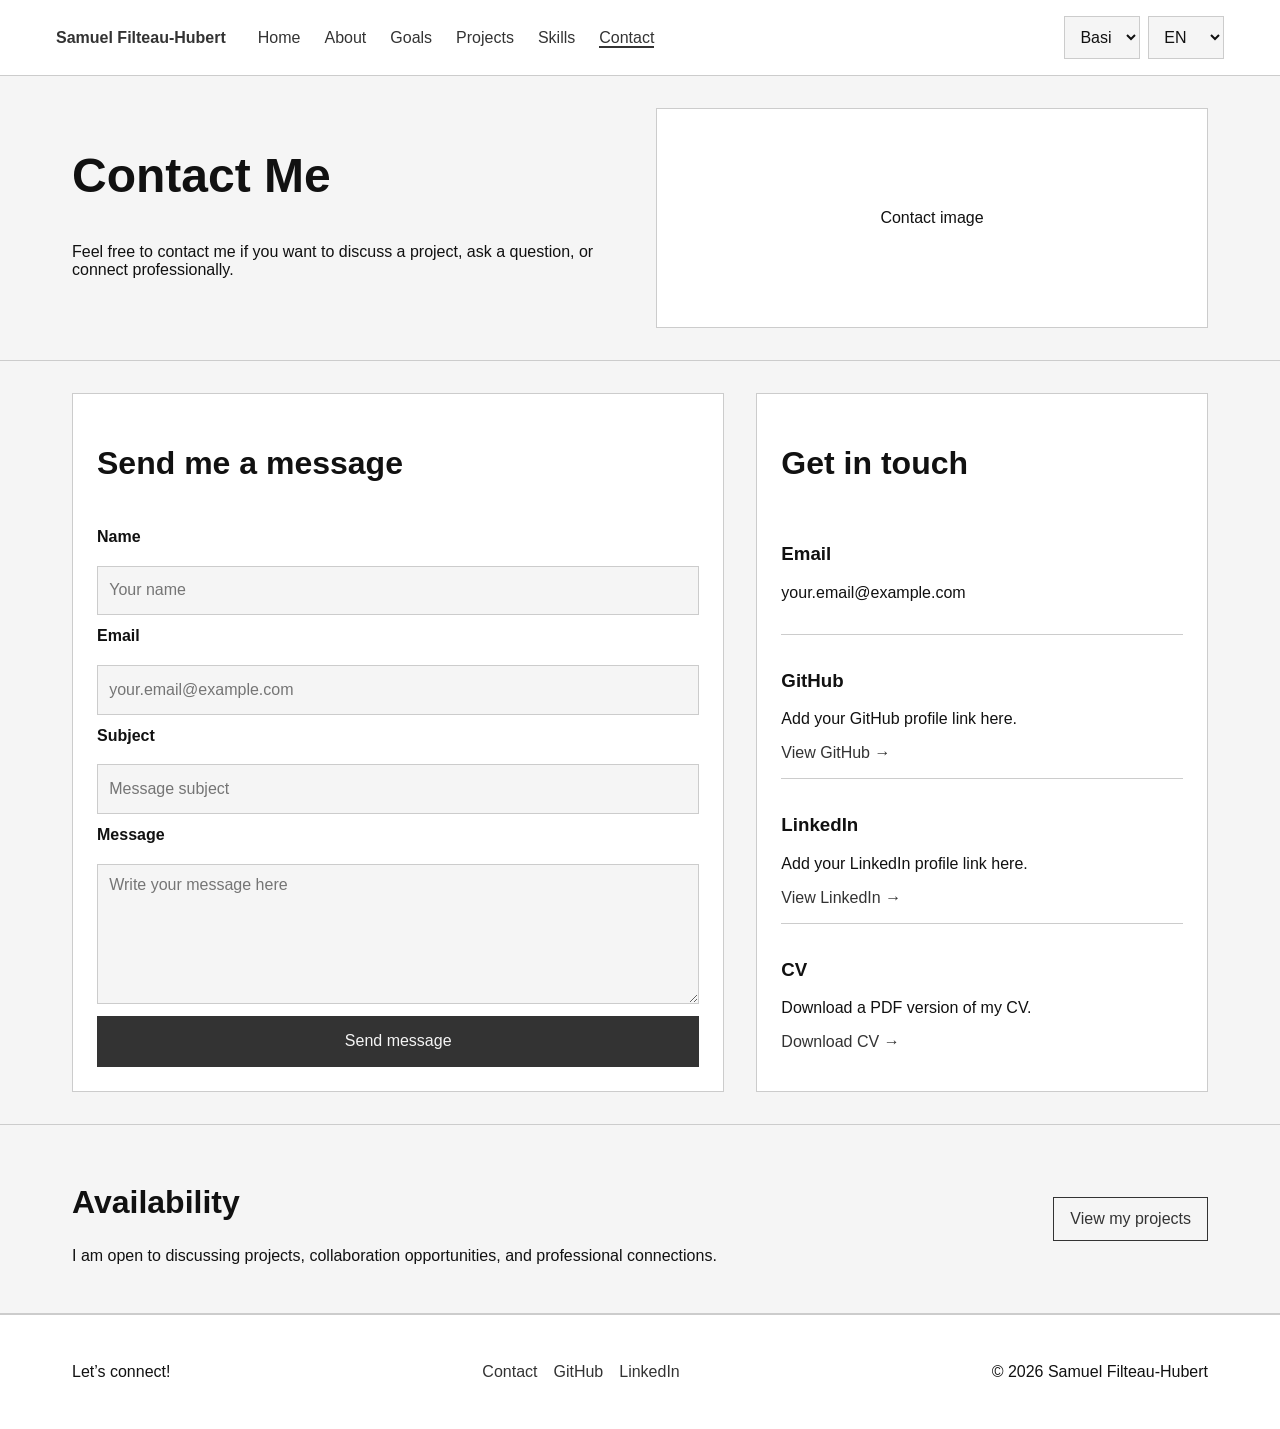
==== contact.html @ 96a71e97 "Add basic contact page" ====
<!DOCTYPE html>
<html lang="en">
<head>
  <meta charset="UTF-8" />
  <meta name="viewport" content="width=device-width, initial-scale=1.0" />

  <title>Contact | Samuel Filteau-Hubert</title>

  <link rel="stylesheet" href="css/style.css" />
  <script src="js/script.js" defer></script>
</head>

<body class="theme-basic">
  <header class="site-header">
    <nav class="navbar">
      <a href="index.html" class="logo">Samuel Filteau-Hubert</a>

      <ul class="nav-links">
        <li><a href="index.html">Home</a></li>
        <li><a href="about.html">About</a></li>
        <li><a href="goals.html">Goals</a></li>
        <li><a href="projects.html">Projects</a></li>
        <li><a href="skills.html">Skills</a></li>
        <li><a href="contact.html" class="active">Contact</a></li>
      </ul>

      <div class="settings">
        <select id="theme-select" aria-label="Theme">
          <option value="basic">Basic</option>
          <option value="light">Light</option>
          <option value="dark">Dark</option>
        </select>

        <select id="language-select" aria-label="Language">
          <option value="en">EN</option>
          <option value="fr">FR</option>
        </select>
      </div>
    </nav>
  </header>

  <main>
    <section class="section">
      <div class="container hero-content">
        <div>
          <h1>Contact Me</h1>
          <p>
            Feel free to contact me if you want to discuss a project, ask a question,
            or connect professionally.
          </p>
        </div>

        <div class="image-placeholder">
          Contact image
        </div>
      </div>
    </section>

    <section class="section">
      <div class="container contact-layout">
        <form class="contact-form">
          <h2>Send me a message</h2>

          <label for="name">Name</label>
          <input type="text" id="name" name="name" placeholder="Your name" />

          <label for="email">Email</label>
          <input type="email" id="email" name="email" placeholder="your.email@example.com" />

          <label for="subject">Subject</label>
          <input type="text" id="subject" name="subject" placeholder="Message subject" />

          <label for="message">Message</label>
          <textarea id="message" name="message" rows="6" placeholder="Write your message here"></textarea>

          <button type="submit" class="button">Send message</button>
        </form>

        <aside class="contact-info">
          <h2>Get in touch</h2>

          <article class="contact-card">
            <h3>Email</h3>
            <p>your.email@example.com</p>
          </article>

          <article class="contact-card">
            <h3>GitHub</h3>
            <p>Add your GitHub profile link here.</p>
            <a href="#">View GitHub →</a>
          </article>

          <article class="contact-card">
            <h3>LinkedIn</h3>
            <p>Add your LinkedIn profile link here.</p>
            <a href="#">View LinkedIn →</a>
          </article>

          <article class="contact-card">
            <h3>CV</h3>
            <p>Download a PDF version of my CV.</p>
            <a href="assets/files/cv.pdf">Download CV →</a>
          </article>
        </aside>
      </div>
    </section>

    <section class="section">
      <div class="container split-section">
        <div>
          <h2>Availability</h2>
          <p>
            I am open to discussing projects, collaboration opportunities, and
            professional connections.
          </p>
        </div>

        <a href="projects.html" class="button secondary">View my projects</a>
      </div>
    </section>
  </main>

  <footer class="site-footer">
    <div class="container footer-content">
      <p>Let’s connect!</p>
      <div class="footer-links">
        <a href="contact.html">Contact</a>
        <a href="#">GitHub</a>
        <a href="#">LinkedIn</a>
      </div>
      <p>© 2026 Samuel Filteau-Hubert</p>
    </div>
  </footer>
</body>
</html>
---- css/style.css ----
:root {
  --bg-color: #f5f5f5;
  --text-color: #111111;
  --card-color: #ffffff;
  --border-color: #cccccc;
  --accent-color: #333333;
}

body.theme-basic {
  --bg-color: #f5f5f5;
  --text-color: #111111;
  --card-color: #ffffff;
  --border-color: #cccccc;
  --accent-color: #333333;
}

body.theme-light {
  --bg-color: #ffffff;
  --text-color: #111111;
  --card-color: #f8f8f8;
  --border-color: #dddddd;
  --accent-color: #0066cc;
}

body.theme-dark {
  --bg-color: #111111;
  --text-color: #f5f5f5;
  --card-color: #1c1c1c;
  --border-color: #444444;
  --accent-color: #66aaff;
}

* {
  box-sizing: border-box;
}

body {
  margin: 0;
  font-family: Arial, sans-serif;
  background-color: var(--bg-color);
  color: var(--text-color);
}

a {
  color: var(--accent-color);
  text-decoration: none;
}

.site-header {
  border-bottom: 1px solid var(--border-color);
  background-color: var(--card-color);
}

.navbar {
  max-width: 1200px;
  margin: 0 auto;
  padding: 1rem;
  display: flex;
  align-items: center;
  gap: 2rem;
}

.logo {
  font-weight: bold;
}

.nav-links {
  list-style: none;
  display: flex;
  gap: 1.5rem;
  padding: 0;
  margin: 0;
  flex: 1;
}

.nav-links a.active {
  border-bottom: 2px solid var(--accent-color);
}

.settings {
  display: flex;
  gap: 0.5rem;
}

.container {
  max-width: 1200px;
  margin: 0 auto;
  padding: 2rem;
}

.section {
  border-bottom: 1px solid var(--border-color);
}

.hero-content {
  display: grid;
  grid-template-columns: 1fr 1fr;
  gap: 2rem;
}

h1 {
  font-size: 3rem;
}

h2 {
  font-size: 2rem;
}

.button-group {
  display: flex;
  gap: 1rem;
  margin-top: 1rem;
}

.button {
  display: inline-block;
  padding: 0.75rem 1rem;
  border: 1px solid var(--accent-color);
  background-color: var(--accent-color);
  color: var(--bg-color);
}

.button.secondary {
  background-color: transparent;
  color: var(--accent-color);
}

.image-placeholder,
.project-image {
  border: 1px solid var(--border-color);
  min-height: 220px;
  display: flex;
  align-items: center;
  justify-content: center;
  background-color: var(--card-color);
}

.card-grid,
.project-preview-grid {
  display: grid;
  grid-template-columns: repeat(3, 1fr);
  gap: 1rem;
  margin-top: 1rem;
}

.card,
.project-card {
  border: 1px solid var(--border-color);
  background-color: var(--card-color);
  padding: 1rem;
}

.project-card {
  display: grid;
  grid-template-columns: 160px 1fr;
  gap: 1rem;
}

.site-footer {
  background-color: var(--card-color);
  border-top: 1px solid var(--border-color);
}

.footer-content {
  display: flex;
  justify-content: space-between;
  align-items: center;
}

.footer-links {
  display: flex;
  gap: 1rem;
}

@media (max-width: 800px) {
  .navbar,
  .nav-links,
  .footer-content {
    flex-direction: column;
    align-items: flex-start;
  }

  .hero-content,
  .card-grid,
  .project-preview-grid,
  .project-card {
    grid-template-columns: 1fr;
  }
}

.about-intro {
  display: grid;
  grid-template-columns: 1.2fr 1.4fr 0.8fr;
  gap: 2rem;
  align-items: center;
}

.quick-list {
  padding-left: 1.2rem;
}

.snapshot-grid {
  display: grid;
  grid-template-columns: 1fr 1fr;
  gap: 0.75rem;
}

.small-placeholder {
  border: 1px solid var(--border-color);
  background-color: var(--card-color);
  min-height: 110px;
  display: flex;
  align-items: center;
  justify-content: center;
}

.timeline {
  display: grid;
  gap: 1rem;
  margin-top: 1rem;
}

.timeline-item {
  display: grid;
  grid-template-columns: 160px 1fr;
  gap: 1rem;
  padding: 1rem;
  border: 1px solid var(--border-color);
  background-color: var(--card-color);
}

.timeline-item span {
  font-weight: bold;
  color: var(--accent-color);
}

@media (max-width: 800px) {
  .about-intro,
  .timeline-item {
    grid-template-columns: 1fr;
  }
}

.featured-project,
.project-layout {
  display: grid;
  grid-template-columns: 1fr 1.4fr;
  gap: 2rem;
  align-items: center;
}

.project-layout.reverse {
  grid-template-columns: 1.4fr 1fr;
}

.project-layout.reverse .project-image {
  order: 2;
}

.project-section:nth-of-type(even) {
  background-color: var(--card-color);
}

.tag-list {
  display: flex;
  flex-wrap: wrap;
  gap: 0.5rem;
  margin: 1rem 0;
}

.tag-list span {
  display: inline-block;
  padding: 0.4rem 0.7rem;
  border: 1px solid var(--border-color);
  background-color: var(--card-color);
  font-size: 0.9rem;
}

@media (max-width: 800px) {
  .featured-project,
  .project-layout,
  .project-layout.reverse {
    grid-template-columns: 1fr;
  }

  .project-layout.reverse .project-image {
    order: 0;
  }
}

.goal-grid {
  display: grid;
  grid-template-columns: repeat(3, 1fr);
  gap: 1rem;
  align-items: stretch;
}

.goal-grid ul {
  padding-left: 1.2rem;
}

.goal-grid li {
  margin-bottom: 0.75rem;
}

.roadmap {
  display: grid;
  grid-template-columns: repeat(4, 1fr);
  gap: 1rem;
  margin-top: 1rem;
}

.roadmap-step {
  border: 1px solid var(--border-color);
  background-color: var(--card-color);
  padding: 1rem;
}

.step-number {
  display: inline-flex;
  width: 2rem;
  height: 2rem;
  border: 1px solid var(--accent-color);
  align-items: center;
  justify-content: center;
  margin-bottom: 0.5rem;
  color: var(--accent-color);
  font-weight: bold;
}

.split-section {
  display: flex;
  justify-content: space-between;
  gap: 2rem;
  align-items: center;
}

@media (max-width: 800px) {
  .goal-grid,
  .roadmap {
    grid-template-columns: 1fr;
  }

  .split-section {
    flex-direction: column;
    align-items: flex-start;
  }
}

.skills-grid {
  display: grid;
  grid-template-columns: repeat(4, 1fr);
  gap: 1rem;
  margin-top: 1rem;
}

.skill-list {
  padding-left: 1.2rem;
}

.skill-list li {
  margin-bottom: 0.5rem;
}

.experience-layout {
  display: grid;
  grid-template-columns: 1.5fr 0.8fr;
  gap: 2rem;
}

.side-panel {
  border: 1px solid var(--border-color);
  background-color: var(--card-color);
  padding: 1rem;
}

.mini-card {
  border-top: 1px solid var(--border-color);
  padding: 1rem 0;
}

.mini-card:first-of-type {
  border-top: none;
}

@media (max-width: 1000px) {
  .skills-grid {
    grid-template-columns: repeat(2, 1fr);
  }

  .experience-layout {
    grid-template-columns: 1fr;
  }
}

@media (max-width: 800px) {
  .skills-grid {
    grid-template-columns: 1fr;
  }
}

.contact-layout {
  display: grid;
  grid-template-columns: 1.3fr 0.9fr;
  gap: 2rem;
}

.contact-form,
.contact-info {
  border: 1px solid var(--border-color);
  background-color: var(--card-color);
  padding: 1.5rem;
}

.contact-form {
  display: grid;
  gap: 0.75rem;
}

.contact-form label {
  font-weight: bold;
}

.contact-form input,
.contact-form textarea,
.contact-form button,
.settings select {
  font: inherit;
}

.contact-form input,
.contact-form textarea,
.settings select {
  width: 100%;
  padding: 0.7rem;
  border: 1px solid var(--border-color);
  background-color: var(--bg-color);
  color: var(--text-color);
}

.contact-card {
  border-top: 1px solid var(--border-color);
  padding: 1rem 0;
}

.contact-card:first-of-type {
  border-top: none;
}

@media (max-width: 800px) {
  .contact-layout {
    grid-template-columns: 1fr;
  }
}
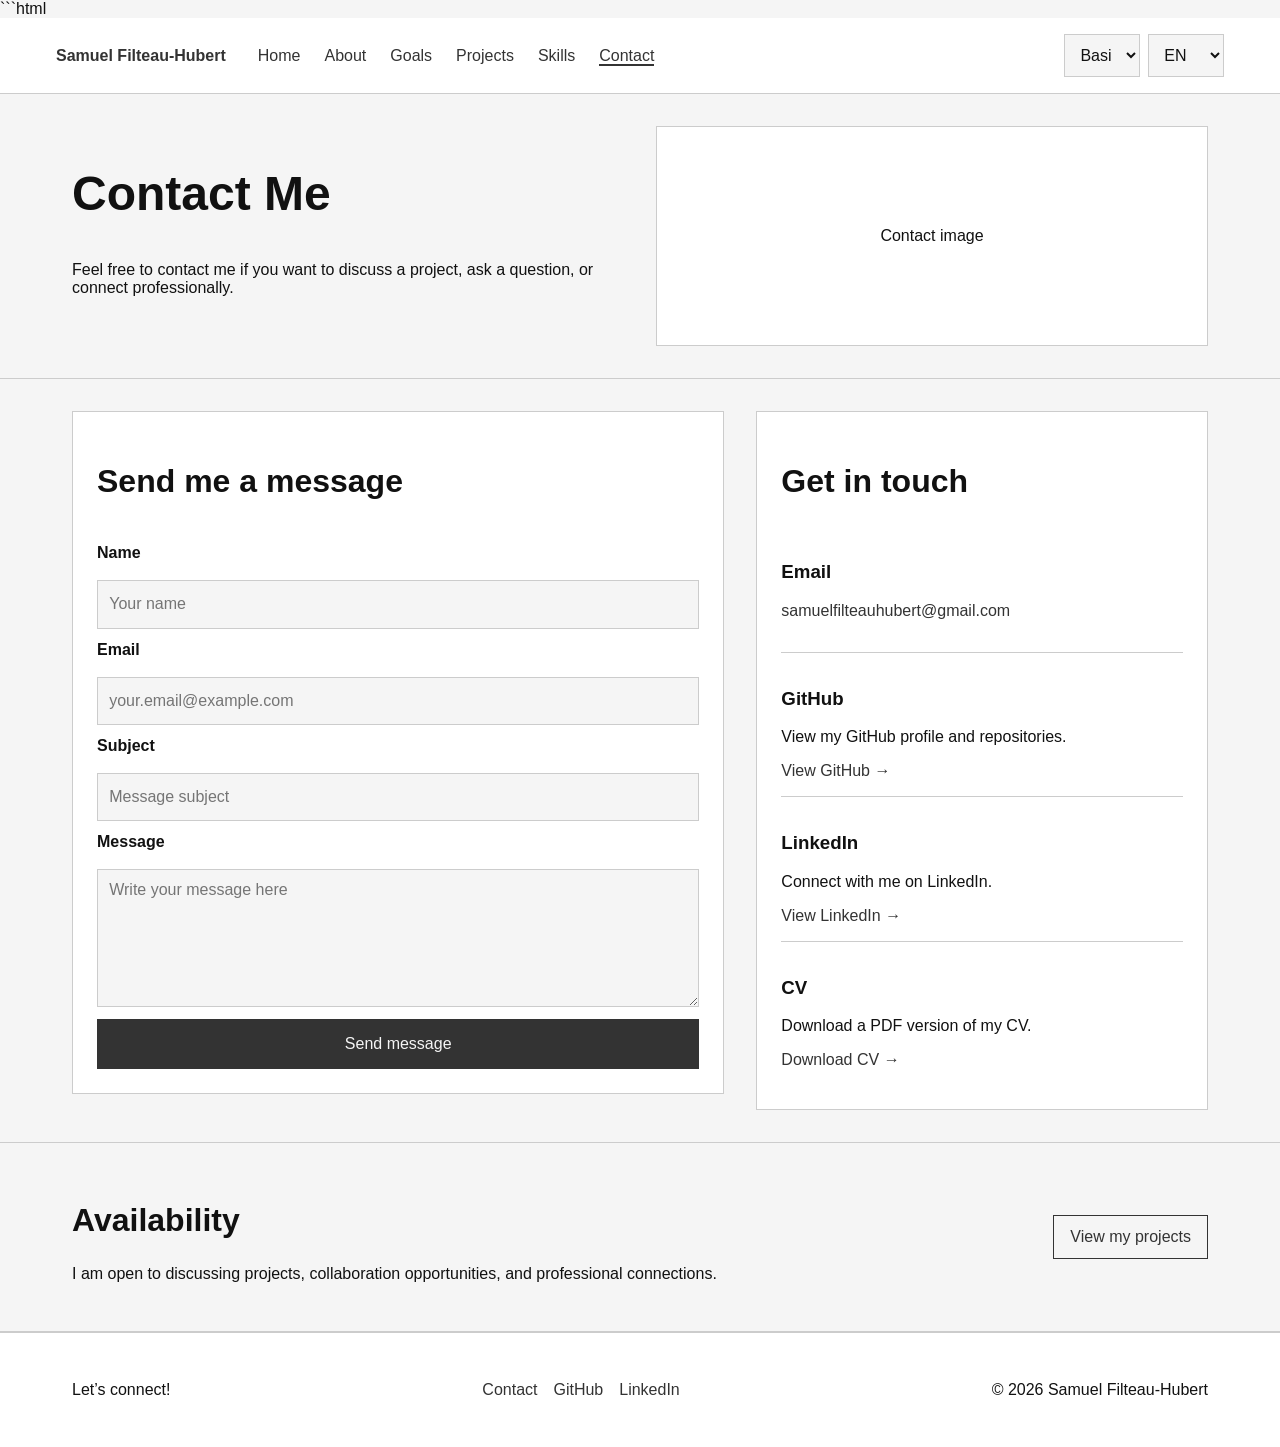
==== commit e2a602cc: "The form to send a message is now functional" ====
--- a/contact.html
+++ b/contact.html
@@ -1,3 +1,4 @@
+```html
 <!DOCTYPE html>
 <html lang="en">
 <head>
@@ -13,15 +14,17 @@
 <body class="theme-basic">
   <header class="site-header">
     <nav class="navbar">
-      <a href="index.html" class="logo">Samuel Filteau-Hubert</a>
+      <a href="index.html" class="logo" data-i18n="site.name">
+        Samuel Filteau-Hubert
+      </a>
 
       <ul class="nav-links">
-        <li><a href="index.html">Home</a></li>
-        <li><a href="about.html">About</a></li>
-        <li><a href="goals.html">Goals</a></li>
-        <li><a href="projects.html">Projects</a></li>
-        <li><a href="skills.html">Skills</a></li>
-        <li><a href="contact.html" class="active">Contact</a></li>
+        <li><a href="index.html" data-i18n="nav.home">Home</a></li>
+        <li><a href="about.html" data-i18n="nav.about">About</a></li>
+        <li><a href="goals.html" data-i18n="nav.goals">Goals</a></li>
+        <li><a href="projects.html" data-i18n="nav.projects">Projects</a></li>
+        <li><a href="skills.html" data-i18n="nav.skills">Skills</a></li>
+        <li><a href="contact.html" class="active" data-i18n="nav.contact">Contact</a></li>
       </ul>
 
       <div class="settings">
@@ -43,14 +46,15 @@
     <section class="section">
       <div class="container hero-content">
         <div>
-          <h1>Contact Me</h1>
-          <p>
+          <h1 data-i18n="contact.title">Contact Me</h1>
+
+          <p data-i18n="contact.intro">
             Feel free to contact me if you want to discuss a project, ask a question,
             or connect professionally.
           </p>
         </div>
 
-        <div class="image-placeholder">
+        <div class="image-placeholder" data-i18n="contact.image">
           Contact image
         </div>
       </div>
@@ -58,48 +62,110 @@
 
     <section class="section">
       <div class="container contact-layout">
-        <form class="contact-form">
-          <h2>Send me a message</h2>
-
-          <label for="name">Name</label>
-          <input type="text" id="name" name="name" placeholder="Your name" />
-
-          <label for="email">Email</label>
-          <input type="email" id="email" name="email" placeholder="your.email@example.com" />
-
-          <label for="subject">Subject</label>
-          <input type="text" id="subject" name="subject" placeholder="Message subject" />
-
-          <label for="message">Message</label>
-          <textarea id="message" name="message" rows="6" placeholder="Write your message here"></textarea>
-
-          <button type="submit" class="button">Send message</button>
+        <form class="contact-form" id="contact-form">
+          <h2 data-i18n="contact.formTitle">Send me a message</h2>
+
+          <label for="name" data-i18n="contact.nameLabel">Name</label>
+          <input
+            type="text"
+            id="name"
+            name="name"
+            placeholder="Your name"
+            data-i18n-placeholder="contact.namePlaceholder"
+            required
+          />
+
+          <label for="email" data-i18n="contact.emailLabel">Email</label>
+          <input
+            type="email"
+            id="email"
+            name="email"
+            placeholder="your.email@example.com"
+            data-i18n-placeholder="contact.emailPlaceholder"
+            required
+          />
+
+          <label for="subject" data-i18n="contact.subjectLabel">Subject</label>
+          <input
+            type="text"
+            id="subject"
+            name="subject"
+            placeholder="Message subject"
+            data-i18n-placeholder="contact.subjectPlaceholder"
+            required
+          />
+
+          <label for="message" data-i18n="contact.messageLabel">Message</label>
+          <textarea
+            id="message"
+            name="message"
+            rows="6"
+            placeholder="Write your message here"
+            data-i18n-placeholder="contact.messagePlaceholder"
+            required
+          ></textarea>
+
+          <button type="submit" class="button" data-i18n="contact.sendButton">
+            Send message
+          </button>
         </form>
 
         <aside class="contact-info">
-          <h2>Get in touch</h2>
+          <h2 data-i18n="contact.getInTouchTitle">Get in touch</h2>
 
           <article class="contact-card">
-            <h3>Email</h3>
-            <p>your.email@example.com</p>
+            <h3 data-i18n="contact.emailTitle">Email</h3>
+            <p>
+              <a href="mailto:samuelfilteauhubert@gmail.com">
+                samuelfilteauhubert@gmail.com
+              </a>
+            </p>
           </article>
 
           <article class="contact-card">
             <h3>GitHub</h3>
-            <p>Add your GitHub profile link here.</p>
-            <a href="#">View GitHub →</a>
+            <p data-i18n="contact.githubText">
+              View my GitHub profile and repositories.
+            </p>
+            <a
+              href="https://github.com/SamuelFilteauHubert"
+              target="_blank"
+              rel="noopener noreferrer"
+              data-i18n="contact.viewGithub"
+            >
+              View GitHub →
+            </a>
           </article>
 
           <article class="contact-card">
             <h3>LinkedIn</h3>
-            <p>Add your LinkedIn profile link here.</p>
-            <a href="#">View LinkedIn →</a>
+            <p data-i18n="contact.linkedinText">
+              Connect with me on LinkedIn.
+            </p>
+            <a
+              href="https://www.linkedin.com/in/s-filteauhubert/"
+              target="_blank"
+              rel="noopener noreferrer"
+              data-i18n="contact.viewLinkedin"
+            >
+              View LinkedIn →
+            </a>
           </article>
 
           <article class="contact-card">
-            <h3>CV</h3>
-            <p>Download a PDF version of my CV.</p>
-            <a href="assets/files/cv.pdf">Download CV →</a>
+            <h3 data-i18n="contact.cvTitle">CV</h3>
+            <p data-i18n="contact.cvText">
+              Download a PDF version of my CV.
+            </p>
+
+            <button
+              type="button"
+              class="text-button"
+              id="open-cv-modal"
+              data-i18n="contact.downloadCv"
+            >
+              Download CV →
+            </button>
           </article>
         </aside>
       </div>
@@ -108,28 +174,144 @@
     <section class="section">
       <div class="container split-section">
         <div>
-          <h2>Availability</h2>
-          <p>
+          <h2 data-i18n="contact.availabilityTitle">Availability</h2>
+
+          <p data-i18n="contact.availabilityText">
             I am open to discussing projects, collaboration opportunities, and
             professional connections.
           </p>
         </div>
 
-        <a href="projects.html" class="button secondary">View my projects</a>
+        <a href="projects.html" class="button secondary" data-i18n="contact.viewProjects">
+          View my projects
+        </a>
       </div>
     </section>
   </main>
 
   <footer class="site-footer">
     <div class="container footer-content">
-      <p>Let’s connect!</p>
+      <p data-i18n="footer.connect">Let’s connect!</p>
+
       <div class="footer-links">
-        <a href="contact.html">Contact</a>
-        <a href="#">GitHub</a>
-        <a href="#">LinkedIn</a>
-      </div>
-      <p>© 2026 Samuel Filteau-Hubert</p>
+        <a href="contact.html" data-i18n="nav.contact">Contact</a>
+        <a
+          href="https://github.com/SamuelFilteauHubert"
+          target="_blank"
+          rel="noopener noreferrer"
+        >
+          GitHub
+        </a>
+        <a
+          href="https://www.linkedin.com/in/s-filteauhubert/"
+          target="_blank"
+          rel="noopener noreferrer"
+        >
+          LinkedIn
+        </a>
+      </div>
+
+      <p data-i18n="footer.copyright">
+        © 2026 Samuel Filteau-Hubert
+      </p>
     </div>
   </footer>
+
+  <div class="modal-overlay" id="cv-modal" aria-hidden="true">
+    <div class="modal-box" role="dialog" aria-labelledby="cv-modal-title">
+      <button type="button" class="modal-close" id="close-cv-modal" aria-label="Close">
+        ×
+      </button>
+
+      <h2 id="cv-modal-title" data-i18n="cvModal.title">
+        Choose a CV version
+      </h2>
+
+      <p data-i18n="cvModal.text">
+        Which version of my CV would you like to download?
+      </p>
+
+      <div class="cv-options">
+        <a
+          href="assets/files/cv-samfh-2026-eng.pdf"
+          class="button"
+          download
+          data-i18n="cvModal.english"
+        >
+          English CV
+        </a>
+
+        <a
+          href="assets/files/cv-samfh-2026-fr.pdf"
+          class="button secondary"
+          download
+          data-i18n="cvModal.french"
+        >
+          French CV
+        </a>
+
+        <a
+          href="assets/files/cv-samfh-2026-fr-eng.pdf"
+          class="button secondary"
+          download
+          data-i18n="cvModal.bilingual"
+        >
+          French & English CV
+        </a>
+      </div>
+    </div>
+  </div>
+
+  <div class="modal-overlay" id="email-modal" aria-hidden="true">
+    <div class="modal-box" role="dialog" aria-labelledby="email-modal-title">
+      <button type="button" class="modal-close" id="close-email-modal" aria-label="Close">
+        ×
+      </button>
+
+      <h2 id="email-modal-title" data-i18n="emailModal.title">
+        Choose how to send your message
+      </h2>
+
+      <p data-i18n="emailModal.text">
+        Your message is ready. Choose the email service you want to use.
+      </p>
+
+      <div class="email-options">
+        <button
+          type="button"
+          class="button email-option-button"
+          id="send-default-email"
+        >
+          <span data-i18n="emailModal.default">Default email app</span>
+        </button>
+
+        <button
+          type="button"
+          class="button secondary email-option-button"
+          id="send-gmail"
+        >
+          <span>Gmail</span>
+        </button>
+
+        <button
+          type="button"
+          class="button secondary email-option-button"
+          id="send-outlook"
+        >
+          <span>Outlook</span>
+        </button>
+
+        <button
+          type="button"
+          class="button secondary email-option-button"
+          id="copy-email-message"
+        >
+          <span data-i18n="emailModal.copy">Copy message</span>
+        </button>
+      </div>
+
+      <p class="form-note" id="copy-status"></p>
+    </div>
+  </div>
 </body>
-</html>+</html>
--- a/css/style.css
+++ b/css/style.css
@@ -451,4 +451,92 @@
   .contact-layout {
     grid-template-columns: 1fr;
   }
+}
+
+.text-button {
+  padding: 0;
+  border: none;
+  background: none;
+  color: var(--accent-color);
+  font: inherit;
+  cursor: pointer;
+  text-align: left;
+}
+
+.text-button:hover {
+  text-decoration: underline;
+}
+
+.modal-overlay {
+  position: fixed;
+  inset: 0;
+  display: none;
+  align-items: center;
+  justify-content: center;
+  padding: 1rem;
+  background-color: rgba(0, 0, 0, 0.6);
+  z-index: 1000;
+}
+
+.modal-overlay.open {
+  display: flex;
+}
+
+.modal-box {
+  position: relative;
+  width: min(500px, 100%);
+  padding: 2rem;
+  border: 1px solid var(--border-color);
+  background-color: var(--card-color);
+  color: var(--text-color);
+}
+
+.modal-close {
+  position: absolute;
+  top: 0.75rem;
+  right: 0.75rem;
+  border: 1px solid var(--border-color);
+  background-color: var(--bg-color);
+  color: var(--text-color);
+  font-size: 1.5rem;
+  line-height: 1;
+  cursor: pointer;
+}
+
+.cv-options {
+  display: grid;
+  gap: 1rem;
+  margin-top: 1.5rem;
+}
+
+.email-options {
+  display: grid;
+  gap: 1rem;
+  margin-top: 1.5rem;
+}
+
+.email-option-button {
+  position: relative;
+  display: flex;
+  align-items: center;
+  justify-content: center;
+  width: 100%;
+  min-height: 48px;
+  padding: 0.75rem 1rem;
+  text-align: center;
+}
+
+.email-option-icon {
+  position: absolute;
+  left: 1rem;
+  width: 22px;
+  height: 22px;
+  object-fit: contain;
+}
+
+.email-option-button span {
+  display: block;
+  width: 100%;
+  text-align: center;
+  line-height: 1.2;
 }
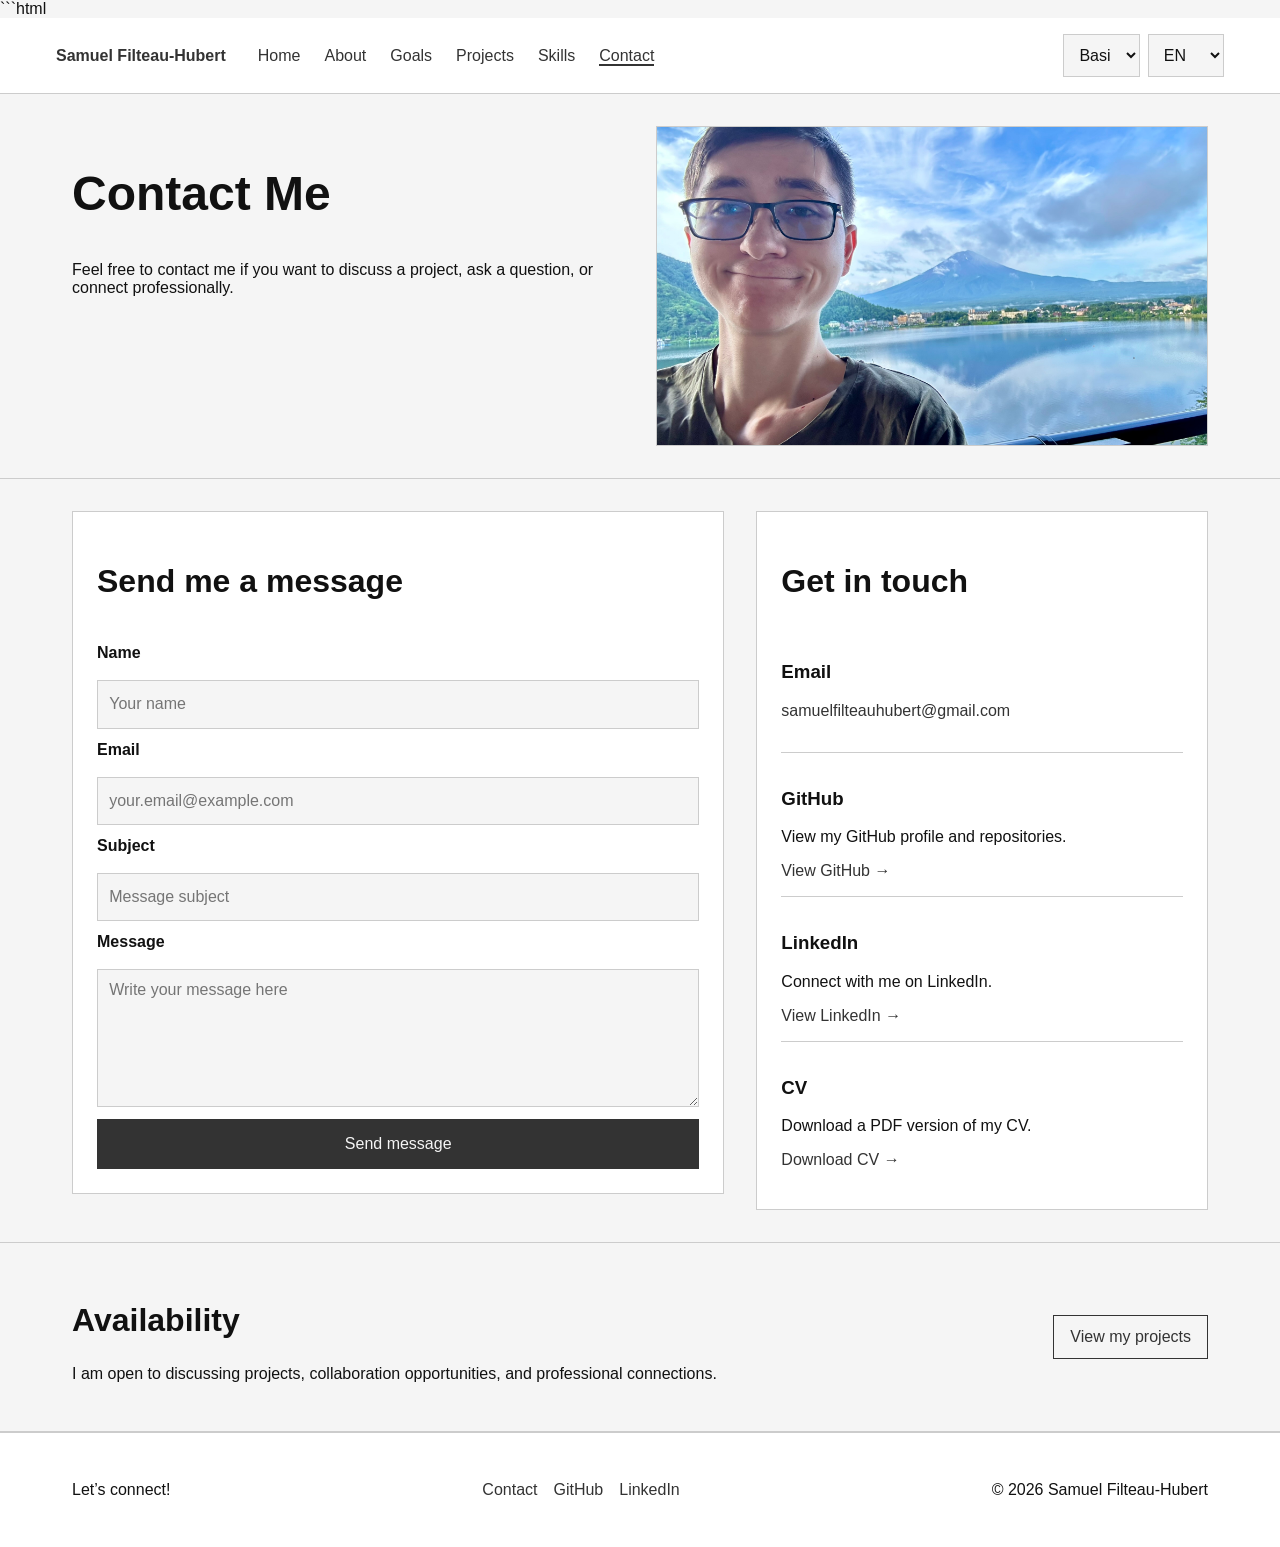
==== commit 0084dfc0: "Added profile photos" ====
--- a/contact.html
+++ b/contact.html
@@ -29,9 +29,11 @@
 
       <div class="settings">
         <select id="theme-select" aria-label="Theme">
-          <option value="basic">Basic</option>
-          <option value="light">Light</option>
-          <option value="dark">Dark</option>
+          <option value="basic" data-i18n="theme.basic">Basic</option>
+          <option value="light" data-i18n="theme.light">Light</option>
+          <option value="dark" data-i18n="theme.dark">Dark</option>
+          <option value="blue" data-i18n="theme.blue">Blue</option>
+          <option value="beige" data-i18n="theme.beige">Beige</option>
         </select>
 
         <select id="language-select" aria-label="Language">
@@ -54,9 +56,11 @@
           </p>
         </div>
 
-        <div class="image-placeholder" data-i18n="contact.image">
-          Contact image
-        </div>
+        <img
+          src="assets/images/contact-image.png"
+          alt="Contact image"
+          class="page-image"
+        />
       </div>
     </section>
 
--- a/css/style.css
+++ b/css/style.css
@@ -28,6 +28,44 @@
   --card-color: #1c1c1c;
   --border-color: #444444;
   --accent-color: #66aaff;
+}
+
+body.theme-blue {
+  --bg-color: #0b1220;
+  --text-color: #e6eef8;
+  --card-color: #111c2e;
+  --border-color: #2d4263;
+  --accent-color: #7ab8ff;
+}
+
+body.theme-beige {
+  --bg-color: #f4ead8;
+  --text-color: #2f2418;
+  --card-color: #fff7e8;
+  --border-color: #c8ad88;
+  --accent-color: #7a4f2a;
+}
+
+body.theme-blue .button {
+  background-color: #3b82f6;
+  border-color: #7ab8ff;
+  color: #ffffff;
+}
+
+body.theme-blue .button.secondary {
+  background-color: transparent;
+  color: #7ab8ff;
+}
+
+body.theme-beige .button {
+  background-color: #7a4f2a;
+  border-color: #7a4f2a;
+  color: #fff7e8;
+}
+
+body.theme-beige .button.secondary {
+  background-color: transparent;
+  color: #7a4f2a;
 }
 
 * {
@@ -539,4 +577,121 @@
   width: 100%;
   text-align: center;
   line-height: 1.2;
+}
+
+.view-all-projects-button {
+  margin-top: 1.5rem;
+}
+
+.button {
+  transition:
+    background-color 0.2s ease,
+    color 0.2s ease,
+    border-color 0.2s ease,
+    transform 0.2s ease,
+    box-shadow 0.2s ease;
+}
+
+.button:hover {
+  transform: translateY(-2px);
+  box-shadow: 0 6px 14px rgba(0, 0, 0, 0.18);
+}
+
+.button.secondary:hover {
+  background-color: var(--accent-color);
+  border-color: var(--accent-color);
+  color: var(--bg-color);
+}
+
+body.theme-blue .button.secondary:hover {
+  background-color: #7ab8ff;
+  border-color: #7ab8ff;
+  color: #0b1220;
+}
+
+body.theme-beige .button.secondary:hover {
+  background-color: #7a4f2a;
+  border-color: #7a4f2a;
+  color: #fff7e8;
+}
+
+.text-button {
+  transition: color 0.2s ease, transform 0.2s ease;
+}
+
+.text-button:hover {
+  text-decoration: underline;
+  transform: translateX(3px);
+}
+
+.project-card a,
+.contact-card a,
+.footer-links a {
+  transition: color 0.2s ease, opacity 0.2s ease;
+}
+
+.project-card a:hover,
+.contact-card a:hover,
+.footer-links a:hover {
+  opacity: 0.75;
+  text-decoration: underline;
+}
+
+.cards-grid {
+  display: grid;
+  grid-template-columns: repeat(4, 1fr);
+  gap: 1.5rem;
+}
+
+.card {
+  border: 1px solid var(--border-color);
+  background-color: var(--card-color);
+  padding: 1.5rem;
+}
+
+.card ul {
+  padding-left: 1.2rem;
+  margin-bottom: 0;
+}
+
+.card li {
+  margin-bottom: 0.4rem;
+}
+
+@media (max-width: 1000px) {
+  .cards-grid {
+    grid-template-columns: repeat(2, 1fr);
+  }
+}
+
+@media (max-width: 650px) {
+  .cards-grid {
+    grid-template-columns: 1fr;
+  }
+}
+
+.page-image {
+  width: 100%;
+  min-height: 220px;
+  max-height: 320px;
+  object-fit: cover;
+  border: 1px solid var(--border-color);
+  background-color: var(--card-color);
+}
+
+.small-image {
+  width: 100%;
+  height: 110px;
+  object-fit: cover;
+  border: 1px solid var(--border-color);
+  background-color: var(--card-color);
+}
+
+.project-image {
+  width: 160px;
+  height: 220px;
+  object-fit: cover;
+  border: 1px solid var(--border-color);
+  background-color: var(--card-color);
+  flex-shrink: 0;
 }
